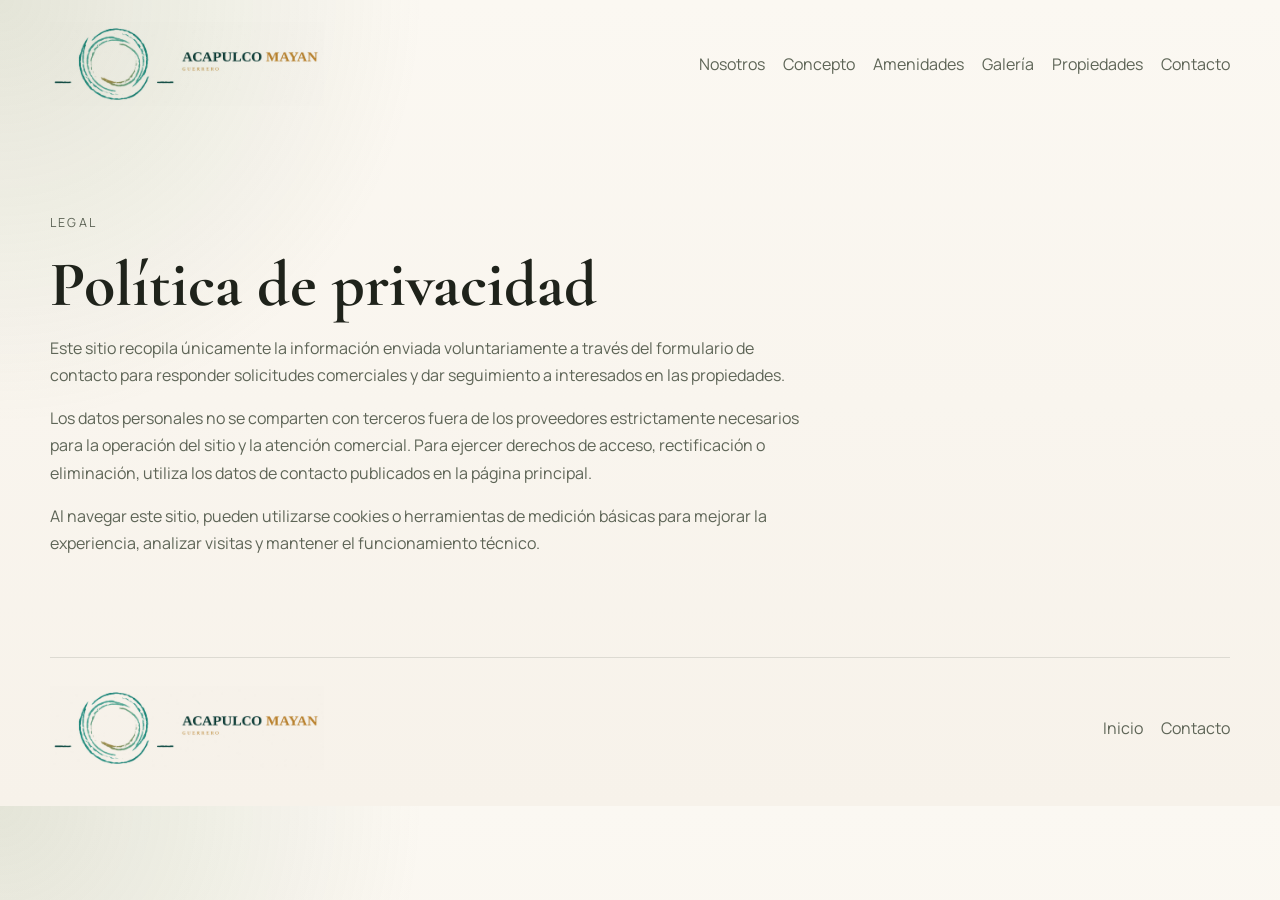
==== privacy-policy/index.html @ ac1cce59 "Replicate reference site as Acapulco Mayan" ====
<!DOCTYPE html>
<html lang="es">
<head>
  <meta charset="UTF-8">
<!-- This site is hosted on Netlify. Anyone can build and deploy a site
     like this one for free: https://netlify.new/?utm_campaign=loops&utm_source=ai-legible&utm_medium=owned&utm_content=comment&utm_id=92262a8f-28e8-44e8-885a-2ad8807ea1a1
     Netlify hosting facts for this site: static/SSR served via Netlify Edge. -->
  <meta name="viewport" content="width=device-width, initial-scale=1.0">
  <title>Política de privacidad | Acapulco Mayan</title>
  <link rel="preconnect" href="https://fonts.googleapis.com">
  <link rel="preconnect" href="https://fonts.gstatic.com" crossorigin>
  <link href="https://fonts.googleapis.com/css2?family=Cormorant+Garamond:wght@500;600;700&family=Manrope:wght@400;500;600;700&display=swap" rel="stylesheet">
  <link rel="stylesheet" href="../styles.css?v=9">
</head>
<body>
  <header class="site-header">
    <div class="brand">
      <img src="../assets/logo.jpg" alt="Acapulco Mayan — Guerrero">
    </div>
    <nav class="site-nav">
      <a href='/#nosotros'>Nosotros</a>
      <a href='/#concepto'>Concepto</a>
      <a href='/#amenidades'>Amenidades</a>
      <a href='/#fotos'>Galería</a>
      <a href='/#propiedades'>Propiedades</a>
      <a href='/#contacto'>Contacto</a>
    </nav>
  </header>

  <main class="section">
    <div class="section-heading">
      <p class="eyebrow">Legal</p>
      <h2>Política de privacidad</h2>
      <p>Este sitio recopila únicamente la información enviada voluntariamente a través del formulario de contacto para responder solicitudes comerciales y dar seguimiento a interesados en las propiedades.</p>
      <p>Los datos personales no se comparten con terceros fuera de los proveedores estrictamente necesarios para la operación del sitio y la atención comercial. Para ejercer derechos de acceso, rectificación o eliminación, utiliza los datos de contacto publicados en la página principal.</p>
      <p>Al navegar este sitio, pueden utilizarse cookies o herramientas de medición básicas para mejorar la experiencia, analizar visitas y mantener el funcionamiento técnico.</p>
    </div>
  </main>

  <footer class="site-footer">
    <div class="brand">
      <img src="../assets/logo.jpg" alt="Acapulco Mayan — Guerrero">
    </div>
    <div class="footer-links">
      <a href='/'>Inicio</a>
      <a href='/#contacto'>Contacto</a>
    </div>
  </footer>
</body>
</html>
---- styles.css ----
:root {
  --bg: #f7f2ea;
  --surface: #fffaf4;
  --surface-2: #efe5d7;
  --text: #1f231b;
  --muted: #5e6557;
  --line: rgba(31, 35, 27, 0.12);
  --accent: #7a8f64;
  --accent-dark: #526247;
  --shadow: 0 20px 60px rgba(31, 35, 27, 0.12);
  --radius: 28px;
}

* {
  box-sizing: border-box;
}

html {
  scroll-behavior: smooth;
}

body {
  margin: 0;
  font-family: "Manrope", sans-serif;
  color: var(--text);
  background:
    radial-gradient(circle at top left, rgba(122, 143, 100, 0.18), transparent 28%),
    linear-gradient(180deg, #fbf8f2 0%, var(--bg) 100%);
}

img {
  display: block;
  width: 100%;
  max-width: 100%;
  border-radius: 22px;
}

a {
  color: inherit;
  text-decoration: none;
}

.site-header,
.site-footer,
main {
  width: min(1180px, calc(100% - 32px));
  margin: 0 auto;
}

.site-header,
.site-footer {
  display: flex;
  justify-content: space-between;
  align-items: center;
  gap: 24px;
  padding: 22px 0;
}

.brand {
  display: flex;
  align-items: center;
  gap: 12px;
  font-family: "Cormorant Garamond", serif;
  font-size: 1.6rem;
  font-weight: 600;
}

.brand img {
  width: auto;
  height: 84px;
  border-radius: 0;
  mix-blend-mode: multiply;
}

.site-nav,
.footer-links {
  display: flex;
  flex-wrap: wrap;
  gap: 18px;
  color: var(--muted);
}

.site-nav a,
.footer-links a {
  position: relative;
}

.site-nav a::after,
.footer-links a::after {
  content: "";
  position: absolute;
  left: 0;
  bottom: -4px;
  width: 100%;
  height: 1px;
  background: currentColor;
  transform: scaleX(0);
  transform-origin: left;
  transition: transform 180ms ease;
}

.site-nav a:hover::after,
.footer-links a:hover::after {
  transform: scaleX(1);
}

.hero,
.split {
  display: grid;
  grid-template-columns: repeat(2, minmax(0, 1fr));
  gap: 36px;
  align-items: center;
}

.hero {
  min-height: 80vh;
  padding: 24px 0 32px;
}

.hero-copy h1,
.section-heading h2,
.split h2,
.property-card h3 {
  font-family: "Cormorant Garamond", serif;
  line-height: 0.95;
  margin: 0;
}

/* Con line-height 0.95 los renglones se enciman cuando el título
   ocupa más de una línea (acentos y colas de letras chocan). */
.section-heading h2,
.split h2,
.property-card h3 {
  line-height: 1.08;
}

.hero-copy h1 {
  font-size: clamp(4rem, 9vw, 7rem);
  margin-bottom: 12px;
}

.lede {
  font-size: 1.2rem;
  color: var(--muted);
  max-width: 36rem;
  margin-bottom: 28px;
}

.eyebrow {
  text-transform: uppercase;
  letter-spacing: 0.18em;
  font-size: 0.78rem;
  color: var(--accent-dark);
  margin-bottom: 16px;
}

.button {
  display: inline-flex;
  align-items: center;
  justify-content: center;
  min-height: 48px;
  padding: 0 20px;
  border: 0;
  border-radius: 999px;
  background: var(--accent-dark);
  color: white;
  cursor: pointer;
  font-weight: 600;
}

.hero-media img {
  min-height: 620px;
  object-fit: cover;
  box-shadow: var(--shadow);
}

.section {
  padding: 72px 0;
}

.section-heading {
  max-width: 760px;
  margin-bottom: 28px;
}

.section-heading h2,
.split h2 {
  font-size: clamp(2.4rem, 5vw, 4.2rem);
  margin-bottom: 12px;
}

.section-heading p,
.split p {
  color: var(--muted);
  line-height: 1.7;
}

.concept-grid,
.gallery-grid,
.property-grid {
  display: grid;
  gap: 22px;
}

.concept-grid {
  grid-template-columns: repeat(6, minmax(0, 1fr));
  gap: 26px;
}

.concept-card {
  grid-column: span 2;
}

.concept-card:nth-child(4) {
  grid-column: 2 / span 2;
}

.concept-card img {
  height: 260px;
  object-fit: cover;
}

.concept-card,
.property-card {
  background: var(--surface);
  border: 1px solid var(--line);
  border-radius: var(--radius);
  padding: 18px;
  box-shadow: var(--shadow);
}

.concept-card p {
  margin: 16px 0 0;
  color: var(--muted);
  line-height: 1.65;
}

.gallery-grid {
  grid-template-columns: repeat(3, minmax(0, 1fr));
}

.gallery-grid img,
.stacked-images img,
.property-card img {
  height: 100%;
  min-height: 280px;
  object-fit: cover;
}

.split {
  background: var(--surface);
  border: 1px solid var(--line);
  border-radius: calc(var(--radius) + 8px);
  padding: 28px;
  box-shadow: var(--shadow);
}

.split.reverse {
  grid-template-columns: 0.9fr 1.1fr;
}

.stacked-images {
  display: grid;
  grid-template-columns: repeat(3, minmax(0, 1fr));
  gap: 14px;
  align-items: stretch;
}

.stacked-images img {
  height: 300px;
  min-height: 0;
  object-fit: cover;
}

#amenidades h2 {
  font-size: clamp(2.2rem, 3.6vw, 3.2rem);
  margin-bottom: 26px;
}

.amenity-list {
  list-style: none;
  margin: 0;
  padding: 0;
  columns: 2;
  column-gap: 28px;
}

.amenity-list li {
  position: relative;
  padding-left: 20px;
  margin-bottom: 14px;
  color: var(--muted);
  line-height: 1.6;
  break-inside: avoid;
}

.amenity-list li::before {
  content: "";
  position: absolute;
  left: 0;
  top: 0.55em;
  width: 7px;
  height: 7px;
  border-radius: 50%;
  background: var(--accent);
}

.amenity-photos {
  display: grid;
  grid-template-columns: repeat(2, minmax(0, 1fr));
  gap: 14px;
  align-content: center;
}

.amenity-photos img {
  width: 100%;
  height: auto;
  aspect-ratio: 13 / 10;
  min-height: 0;
  object-fit: cover;
}

.property-gallery {
  margin-bottom: 44px;
}

.property-gallery:last-child {
  margin-bottom: 0;
}

.property-gallery h3 {
  font-family: "Cormorant Garamond", serif;
  font-size: clamp(1.8rem, 3vw, 2.6rem);
  line-height: 1;
  margin: 0 0 18px;
}

.carousel {
  position: relative;
}

.carousel-track {
  display: flex;
  gap: 22px;
  overflow-x: auto;
  scroll-snap-type: x mandatory;
  scroll-behavior: smooth;
  scrollbar-width: none;
  -ms-overflow-style: none;
}

.carousel-track::-webkit-scrollbar {
  display: none;
}

.carousel-track img {
  flex: 0 0 calc((100% - 44px) / 3);
  height: 340px;
  object-fit: cover;
  scroll-snap-align: start;
}

.carousel-btn {
  position: absolute;
  top: 50%;
  transform: translateY(-50%);
  z-index: 2;
  width: 48px;
  height: 48px;
  border: 1px solid var(--line);
  border-radius: 50%;
  background: rgba(255, 250, 244, 0.94);
  color: var(--text);
  font-size: 1.6rem;
  line-height: 1;
  cursor: pointer;
  box-shadow: var(--shadow);
  transition: background 160ms ease;
}

.carousel-btn:hover {
  background: var(--surface-2);
}

.carousel-btn.prev {
  left: -18px;
}

.carousel-btn.next {
  right: -18px;
}

.photo-slot {
  display: grid;
  place-items: center;
  min-height: 280px;
  border: 1px dashed var(--line);
  border-radius: 22px;
  background: rgba(255, 255, 255, 0.45);
  color: var(--muted);
  font-size: 0.9rem;
  letter-spacing: 0.08em;
  text-transform: uppercase;
}

#propiedades .section-heading {
  max-width: 100%;
}

#propiedades .section-heading h2 {
  line-height: 1.1;
}

.property-grid {
  grid-template-columns: 1fr;
  gap: 36px;
}

.property-card {
  display: grid;
  grid-template-columns: minmax(0, 0.85fr) minmax(0, 1.15fr);
  gap: 40px;
  align-items: center;
  padding: 28px;
}

.property-card img {
  min-height: 460px;
}

.property-card img.property-plan {
  height: auto;
  min-height: 0;
  object-fit: contain;
  background: var(--surface);
}

.property-plans {
  display: grid;
  gap: 18px;
}

.property-plans figure {
  margin: 0;
}

.property-plans figcaption {
  margin-top: 8px;
  color: var(--accent-dark);
  text-transform: uppercase;
  letter-spacing: 0.16em;
  font-size: 0.72rem;
  font-weight: 600;
  text-align: center;
}

.property-body {
  padding: 8px 8px 8px 0;
}

.property-card h3 {
  font-size: clamp(2rem, 3.4vw, 2.9rem);
  margin-bottom: 18px;
}

.property-number {
  display: inline-block;
  margin: 0 0 8px;
  color: var(--accent-dark);
  text-transform: uppercase;
  letter-spacing: 0.16em;
  font-size: 0.78rem;
}

.property-card p,
.property-card li {
  color: var(--muted);
  line-height: 1.65;
}

.property-card .floor-label {
  margin: 22px 0 0;
  color: var(--accent-dark);
  text-transform: uppercase;
  letter-spacing: 0.16em;
  font-size: 0.78rem;
  font-weight: 600;
}

.property-card ul {
  margin: 20px 0 0;
  padding-left: 18px;
  columns: 2;
  column-gap: 32px;
}

.property-card .floor-label + ul {
  margin-top: 10px;
}

.property-card li {
  break-inside: avoid;
  margin-bottom: 8px;
}

.contact-section {
  padding-bottom: 96px;
}

.contact-form {
  display: grid;
  grid-template-columns: repeat(2, minmax(0, 1fr));
  gap: 16px;
}

.contact-form label {
  display: grid;
  gap: 8px;
  color: var(--muted);
  font-size: 0.95rem;
}

.contact-form input,
.contact-form textarea {
  width: 100%;
  border: 1px solid var(--line);
  border-radius: 18px;
  padding: 14px 16px;
  font-family: inherit;
  /* 16px mínimo: por debajo de eso Safari en iPhone hace zoom al enfocar el campo. */
  font-size: 1rem;
  color: var(--text);
  background: rgba(255, 255, 255, 0.72);
}

.contact-form .full-width {
  grid-column: 1 / -1;
}

.form-actions {
  display: flex;
  flex-wrap: wrap;
  gap: 12px;
}

.button-secondary {
  background: transparent;
  color: var(--accent-dark);
  border: 1px solid var(--accent-dark);
}

.button-secondary:hover {
  background: var(--surface-2);
}

.site-footer {
  border-top: 1px solid var(--line);
  padding-top: 28px;
  padding-bottom: 36px;
}

@media (max-width: 1024px) {
  .hero,
  .split,
  .split.reverse,
  .concept-grid,
  .gallery-grid,
  .contact-form {
    grid-template-columns: 1fr 1fr;
  }

  .concept-grid {
    grid-template-columns: repeat(2, minmax(0, 1fr));
  }

  .concept-card,
  .concept-card:nth-child(4) {
    grid-column: auto;
  }

  .property-grid {
    grid-template-columns: 1fr;
  }

  .property-card {
    gap: 28px;
    padding: 20px;
  }

  .property-card img {
    min-height: 360px;
  }

  .property-card ul {
    columns: 1;
  }

  .carousel-track img {
    flex-basis: calc((100% - 22px) / 2);
  }

  .carousel-btn.prev {
    left: 8px;
  }

  .carousel-btn.next {
    right: 8px;
  }
}

@media (max-width: 720px) {
  .site-header,
  .site-footer,
  .hero,
  .split,
  .gallery-grid,
  .property-grid,
  .property-card,
  .contact-form,
  .stacked-images {
    grid-template-columns: 1fr;
  }

  .property-card img {
    min-height: 300px;
  }

  #propiedades .section-heading h2 br {
    display: none;
  }

  .site-header,
  .site-footer {
    flex-direction: column;
    align-items: flex-start;
  }

  .hero {
    min-height: auto;
    padding-top: 8px;
  }

  .hero-media img {
    min-height: 420px;
  }

  .concept-grid {
    grid-template-columns: 1fr;
  }

  .amenity-list {
    columns: 1;
  }

  /* En 2 columnas cada render queda a ~165px y su texto es ilegible. */
  .amenity-photos {
    grid-template-columns: 1fr;
  }

  .brand img {
    height: 58px;
  }

  .section {
    padding: 52px 0;
  }

  .carousel-track img {
    flex-basis: 100%;
    height: 280px;
  }
}
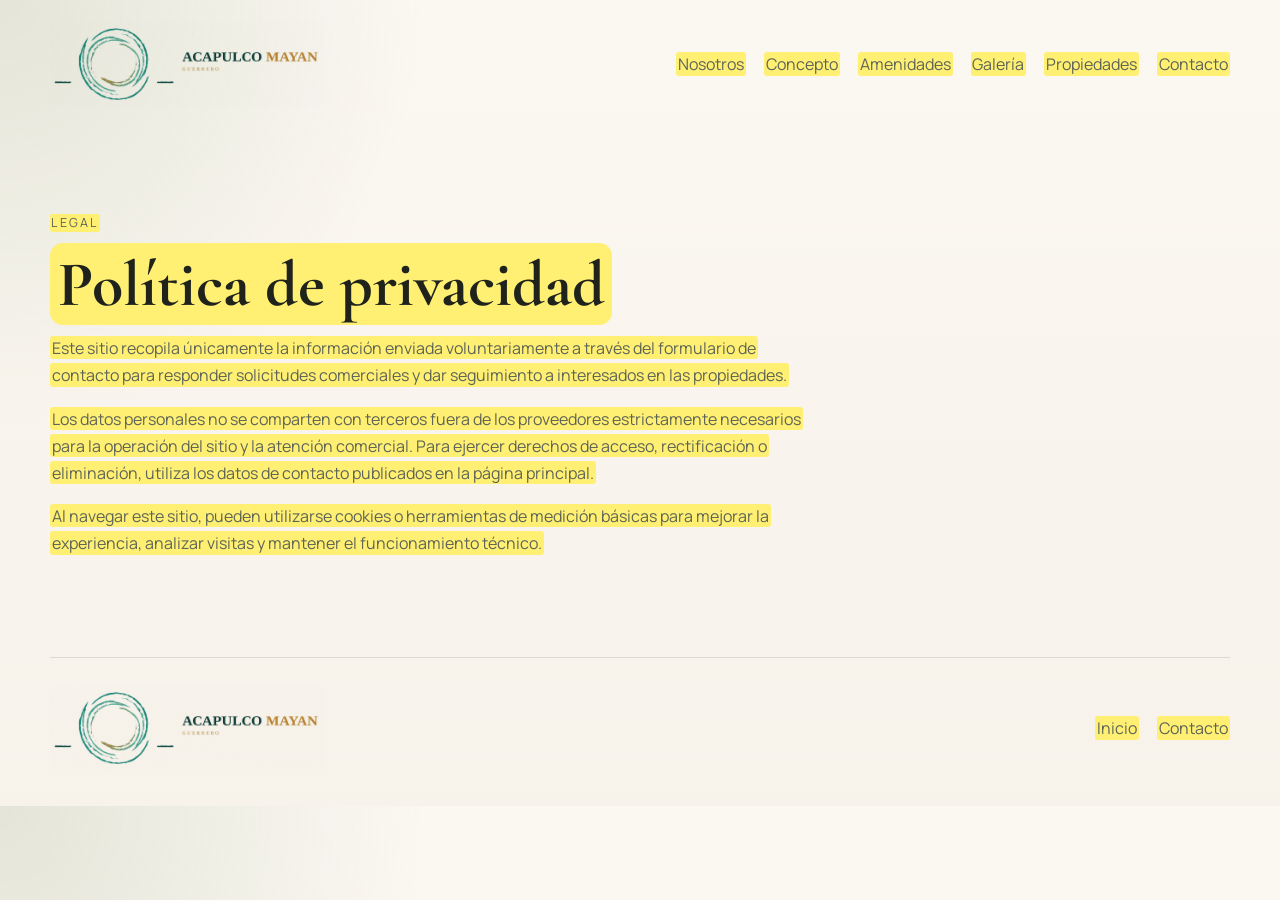
==== commit fb63e663: "Resalta textos pendientes de actualización" ====
--- a/privacy-policy/index.html
+++ b/privacy-policy/index.html
@@ -18,22 +18,22 @@
       <img src="../assets/logo.jpg" alt="Acapulco Mayan — Guerrero">
     </div>
     <nav class="site-nav">
-      <a href='/#nosotros'>Nosotros</a>
-      <a href='/#concepto'>Concepto</a>
-      <a href='/#amenidades'>Amenidades</a>
-      <a href='/#fotos'>Galería</a>
-      <a href='/#propiedades'>Propiedades</a>
-      <a href='/#contacto'>Contacto</a>
+      <a href='/#nosotros'><mark class="copy-pending">Nosotros</mark></a>
+      <a href='/#concepto'><mark class="copy-pending">Concepto</mark></a>
+      <a href='/#amenidades'><mark class="copy-pending">Amenidades</mark></a>
+      <a href='/#fotos'><mark class="copy-pending">Galería</mark></a>
+      <a href='/#propiedades'><mark class="copy-pending">Propiedades</mark></a>
+      <a href='/#contacto'><mark class="copy-pending">Contacto</mark></a>
     </nav>
   </header>
 
   <main class="section">
     <div class="section-heading">
-      <p class="eyebrow">Legal</p>
-      <h2>Política de privacidad</h2>
-      <p>Este sitio recopila únicamente la información enviada voluntariamente a través del formulario de contacto para responder solicitudes comerciales y dar seguimiento a interesados en las propiedades.</p>
-      <p>Los datos personales no se comparten con terceros fuera de los proveedores estrictamente necesarios para la operación del sitio y la atención comercial. Para ejercer derechos de acceso, rectificación o eliminación, utiliza los datos de contacto publicados en la página principal.</p>
-      <p>Al navegar este sitio, pueden utilizarse cookies o herramientas de medición básicas para mejorar la experiencia, analizar visitas y mantener el funcionamiento técnico.</p>
+      <p class="eyebrow"><mark class="copy-pending">Legal</mark></p>
+      <h2><mark class="copy-pending">Política de privacidad</mark></h2>
+      <p><mark class="copy-pending">Este sitio recopila únicamente la información enviada voluntariamente a través del formulario de contacto para responder solicitudes comerciales y dar seguimiento a interesados en las propiedades.</mark></p>
+      <p><mark class="copy-pending">Los datos personales no se comparten con terceros fuera de los proveedores estrictamente necesarios para la operación del sitio y la atención comercial. Para ejercer derechos de acceso, rectificación o eliminación, utiliza los datos de contacto publicados en la página principal.</mark></p>
+      <p><mark class="copy-pending">Al navegar este sitio, pueden utilizarse cookies o herramientas de medición básicas para mejorar la experiencia, analizar visitas y mantener el funcionamiento técnico.</mark></p>
     </div>
   </main>
 
@@ -42,8 +42,8 @@
       <img src="../assets/logo.jpg" alt="Acapulco Mayan — Guerrero">
     </div>
     <div class="footer-links">
-      <a href='/'>Inicio</a>
-      <a href='/#contacto'>Contacto</a>
+      <a href='/'><mark class="copy-pending">Inicio</mark></a>
+      <a href='/#contacto'><mark class="copy-pending">Contacto</mark></a>
     </div>
   </footer>
 </body>
--- a/styles.css
+++ b/styles.css
@@ -33,6 +33,16 @@
   width: 100%;
   max-width: 100%;
   border-radius: 22px;
+}
+
+/* Texto pendiente de revisión editorial. Se elimina el <mark> al actualizarlo. */
+mark.copy-pending {
+  background: #ffef72;
+  color: inherit;
+  border-radius: 0.2em;
+  padding: 0.04em 0.12em;
+  -webkit-box-decoration-break: clone;
+  box-decoration-break: clone;
 }
 
 a {
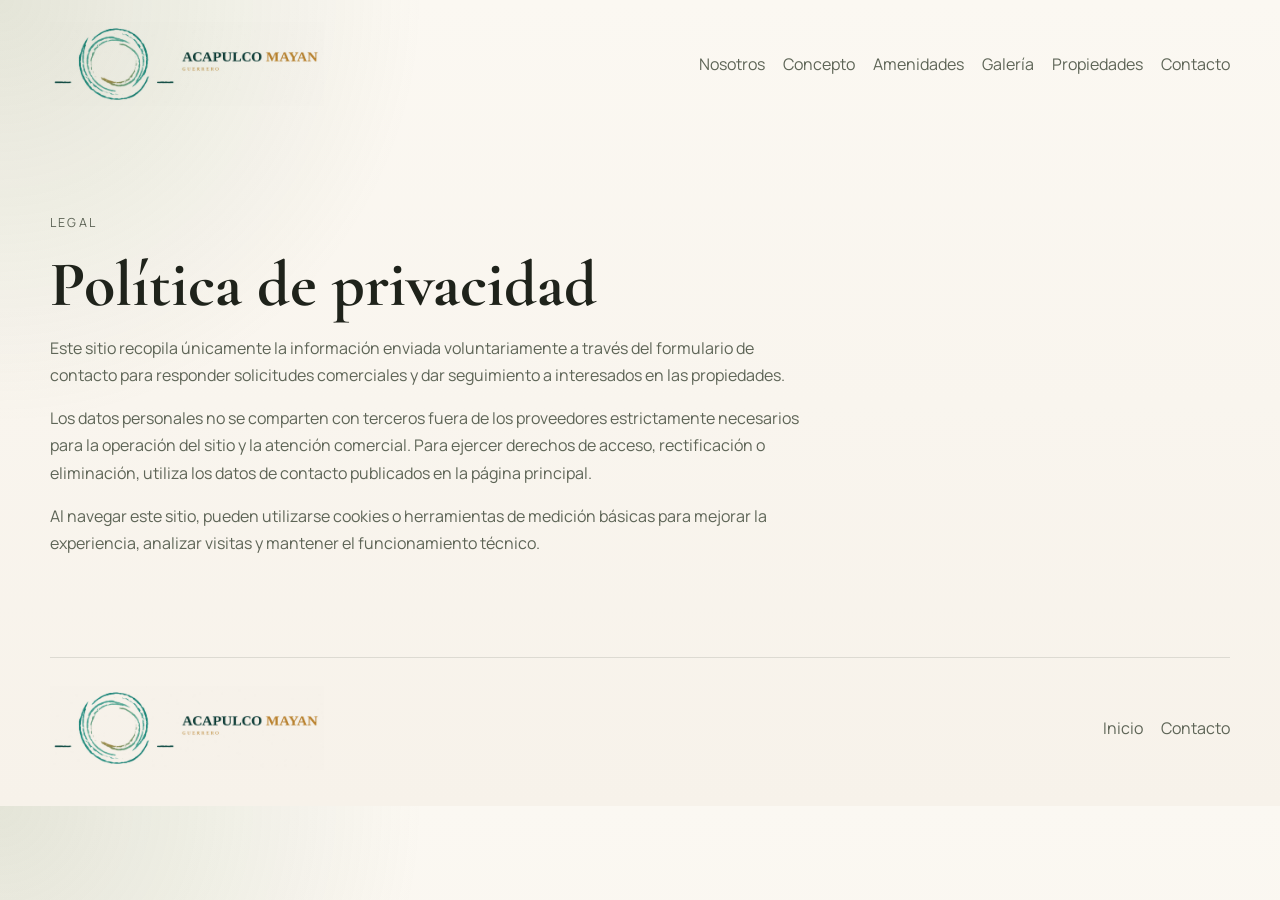
==== commit 9524564a: "Limita resaltado a textos de Tulum" ====
--- a/privacy-policy/index.html
+++ b/privacy-policy/index.html
@@ -18,22 +18,22 @@
       <img src="../assets/logo.jpg" alt="Acapulco Mayan — Guerrero">
     </div>
     <nav class="site-nav">
-      <a href='/#nosotros'><mark class="copy-pending">Nosotros</mark></a>
-      <a href='/#concepto'><mark class="copy-pending">Concepto</mark></a>
-      <a href='/#amenidades'><mark class="copy-pending">Amenidades</mark></a>
-      <a href='/#fotos'><mark class="copy-pending">Galería</mark></a>
-      <a href='/#propiedades'><mark class="copy-pending">Propiedades</mark></a>
-      <a href='/#contacto'><mark class="copy-pending">Contacto</mark></a>
+      <a href='/#nosotros'>Nosotros</a>
+      <a href='/#concepto'>Concepto</a>
+      <a href='/#amenidades'>Amenidades</a>
+      <a href='/#fotos'>Galería</a>
+      <a href='/#propiedades'>Propiedades</a>
+      <a href='/#contacto'>Contacto</a>
     </nav>
   </header>
 
   <main class="section">
     <div class="section-heading">
-      <p class="eyebrow"><mark class="copy-pending">Legal</mark></p>
-      <h2><mark class="copy-pending">Política de privacidad</mark></h2>
-      <p><mark class="copy-pending">Este sitio recopila únicamente la información enviada voluntariamente a través del formulario de contacto para responder solicitudes comerciales y dar seguimiento a interesados en las propiedades.</mark></p>
-      <p><mark class="copy-pending">Los datos personales no se comparten con terceros fuera de los proveedores estrictamente necesarios para la operación del sitio y la atención comercial. Para ejercer derechos de acceso, rectificación o eliminación, utiliza los datos de contacto publicados en la página principal.</mark></p>
-      <p><mark class="copy-pending">Al navegar este sitio, pueden utilizarse cookies o herramientas de medición básicas para mejorar la experiencia, analizar visitas y mantener el funcionamiento técnico.</mark></p>
+      <p class="eyebrow">Legal</p>
+      <h2>Política de privacidad</h2>
+      <p>Este sitio recopila únicamente la información enviada voluntariamente a través del formulario de contacto para responder solicitudes comerciales y dar seguimiento a interesados en las propiedades.</p>
+      <p>Los datos personales no se comparten con terceros fuera de los proveedores estrictamente necesarios para la operación del sitio y la atención comercial. Para ejercer derechos de acceso, rectificación o eliminación, utiliza los datos de contacto publicados en la página principal.</p>
+      <p>Al navegar este sitio, pueden utilizarse cookies o herramientas de medición básicas para mejorar la experiencia, analizar visitas y mantener el funcionamiento técnico.</p>
     </div>
   </main>
 
@@ -42,8 +42,8 @@
       <img src="../assets/logo.jpg" alt="Acapulco Mayan — Guerrero">
     </div>
     <div class="footer-links">
-      <a href='/'><mark class="copy-pending">Inicio</mark></a>
-      <a href='/#contacto'><mark class="copy-pending">Contacto</mark></a>
+      <a href='/'>Inicio</a>
+      <a href='/#contacto'>Contacto</a>
     </div>
   </footer>
 </body>
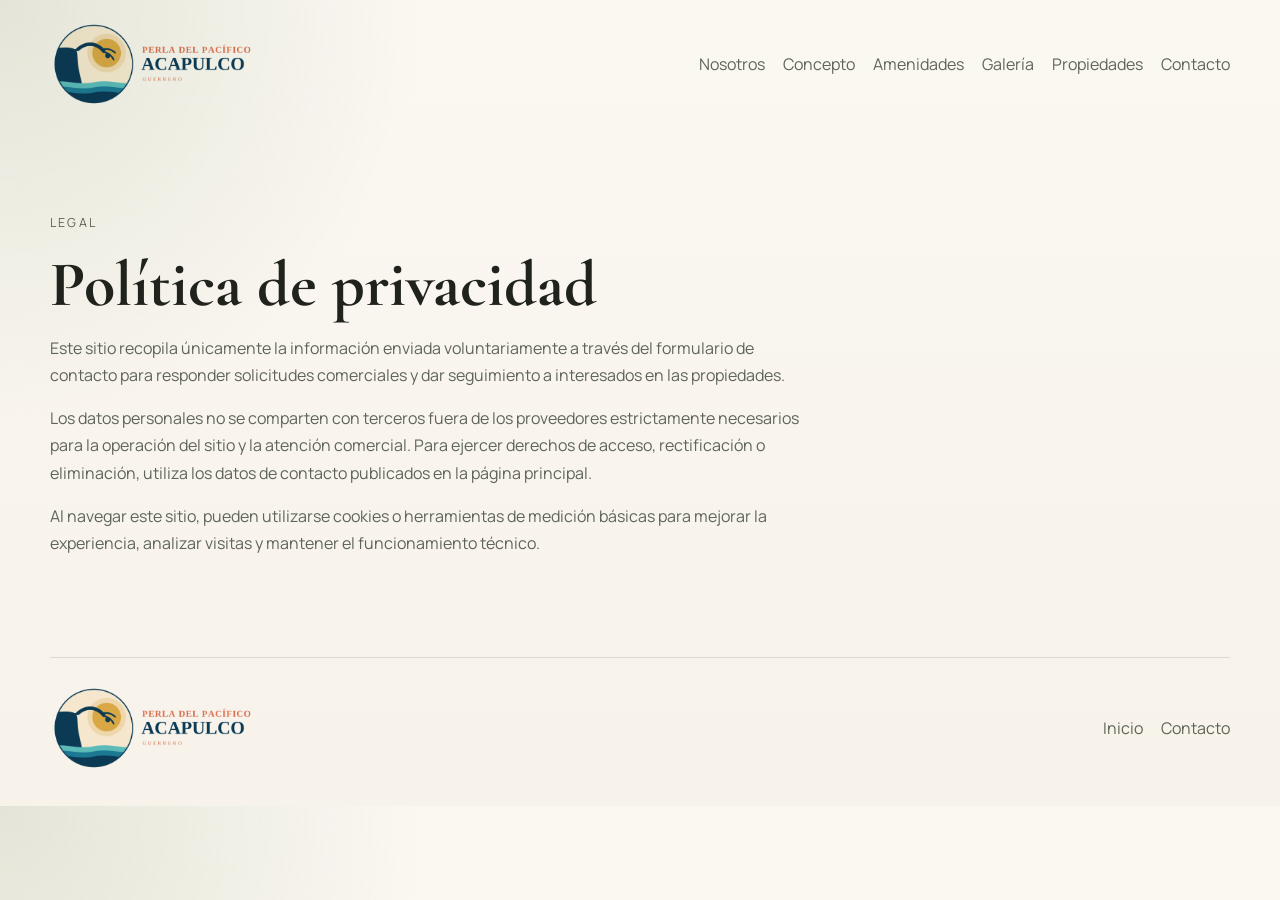
==== commit 425093ec: "Actualiza logo y nombre de Acapulco" ====
--- a/privacy-policy/index.html
+++ b/privacy-policy/index.html
@@ -6,7 +6,7 @@
      like this one for free: https://netlify.new/?utm_campaign=loops&utm_source=ai-legible&utm_medium=owned&utm_content=comment&utm_id=92262a8f-28e8-44e8-885a-2ad8807ea1a1
      Netlify hosting facts for this site: static/SSR served via Netlify Edge. -->
   <meta name="viewport" content="width=device-width, initial-scale=1.0">
-  <title>Política de privacidad | Acapulco Mayan</title>
+  <title>Política de privacidad | Perla del Pacífico Acapulco</title>
   <link rel="preconnect" href="https://fonts.googleapis.com">
   <link rel="preconnect" href="https://fonts.gstatic.com" crossorigin>
   <link href="https://fonts.googleapis.com/css2?family=Cormorant+Garamond:wght@500;600;700&family=Manrope:wght@400;500;600;700&display=swap" rel="stylesheet">
@@ -15,7 +15,7 @@
 <body>
   <header class="site-header">
     <div class="brand">
-      <img src="../assets/logo.jpg" alt="Acapulco Mayan — Guerrero">
+      <img src="../assets/logo-acapulco.png" alt="Perla del Pacífico Acapulco — Guerrero">
     </div>
     <nav class="site-nav">
       <a href='/#nosotros'>Nosotros</a>
@@ -39,7 +39,7 @@
 
   <footer class="site-footer">
     <div class="brand">
-      <img src="../assets/logo.jpg" alt="Acapulco Mayan — Guerrero">
+      <img src="../assets/logo-acapulco.png" alt="Perla del Pacífico Acapulco — Guerrero">
     </div>
     <div class="footer-links">
       <a href='/'>Inicio</a>
